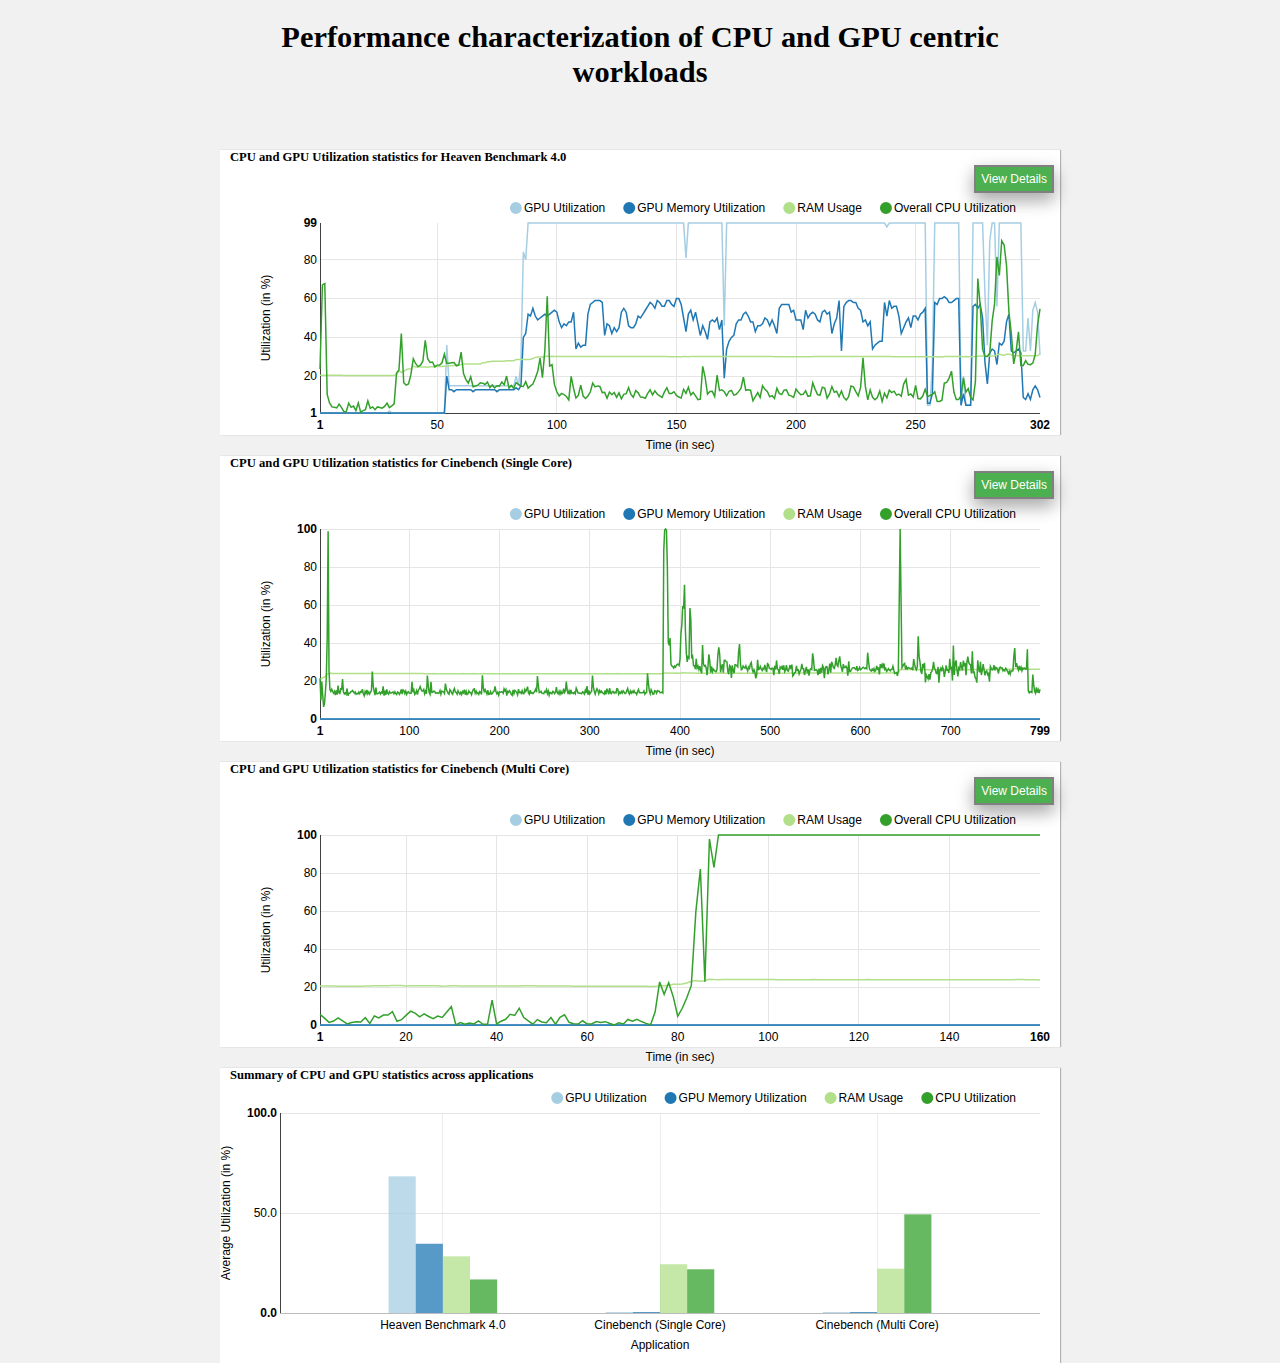
==== index.html @ ddace6be "Rename VisualizationNew.html to index.html" ====
<!DOCTYPE html>
<html>
<head>
    <meta charset="utf-8">
	<link href="./css/a3css.css" rel="stylesheet" type="text/css">
	<link href="./css/a3.css" rel="stylesheet" type="text/css">
    <link href="./css/nv.d3.css" rel="stylesheet" type="text/css">
	<link rel="stylesheet" type="text/css" href="css/style.css" />
	
    <script src="./js/d3.v3.min.js" charset="utf-8"></script>
    <script src="./js/nv.d3.js"></script>
</head>
<body id='table'>
<div class='container' id="div0">
	<div class="col-sm-12 col-md-12">
		<h1>Performance characterization of CPU and GPU centric workloads</h1>
		<p></p>
	</div>
</div>

<br>

<div class='col-sm-12 col-md-8' id="div1">
      
		<div class="panel panel-card" id="div11">
			<div class="panel-title" id="div11a">
				<h5 class='no-margin m-b'>CPU and GPU Utilization statistics for Heaven Benchmark 4.0</h5>
			</div>
			<div class="panel-title" id="div11c">
				<button type="button" class="button button1" id="myBtn">View Details</button>
			</div>
			<div id="myModal" class="modal">

				  <!-- Modal content -->
				  <div class="modal-content">
					<span class="close" id="close">x</span>
						<div id="chart-container" class="panel panel-card">
							<h2>Data in detail for Heaven Benchmark 4.0</h2>
						</div>
				  </div>
			</div>

			<div class="panel-body" id="div11b">
				<div style="height:270px;" id="div11b1">
					<svg id="chart1"></svg>
				</div>
			</div>
		</div>
		<div class="panel panel-card" id="div12">
			<div class="panel-title" id="div12a">
				<h5 class='no-margin m-b'>CPU and GPU Utilization statistics for Cinebench (Single Core)</h5>
			</div>
			<div class="panel-title" id="div12c">
				<button type="button" class="button button1" id="myBtn2">View Details</button>
			</div>
			
			
			<div id="myModal2" class="modal">

				  <!-- Modal content -->
				  <div class="modal-content">
					<span class="close2">x</span>
						<div id="chart-container2" class="panel panel-card">
							<h2>Data in detail for Cinebench (Single Core)</h2>
						</div>
				  </div>
			</div>
			
			
			<div class="panel-body" id="div12b">
				<div style="height:270px;" id="div12b1">
					<svg id="chart2"></svg>
				</div>
			</div>
		</div>
      <div class="panel panel-card" id="div13">
			<div class="panel-title" id="div13a">
				<h5 class='no-margin m-b'>CPU and GPU Utilization statistics for Cinebench (Multi Core)</h5>
			</div>
			<div class="panel-title" id="div13c">
				<button type="button" class="button button1" id="myBtn3">View Details</button>
			</div>
			
			<div id="myModal3" class="modal">

				  <!-- Modal content -->
				  <div class="modal-content">
					<span class="close3">x</span>
					<div class="container">
						<div id="chart-container3" class="panel panel-card">
							<h2>Data in detail for Cinebench (Multi Core)</h2>
						</div>
					</div>
				  </div>
			</div>
			
			<div class="panel-body" id="div13b">
				<div style="height:270px;" id="div13b1">
					<svg id="chart3"></svg>
				</div>
			</div>
		</div>
	</div>
	<div class='col-sm-12 col-md-4' id="div21">
		<div class="panel panel-card" id="div211">
			<div class="panel-title" id="div211a">
				<h5 class='no-margin m-b'>Summary of CPU and GPU statistics across applications</h5>
			</div>
			<div class="panel-body" id="div211b">
				<div id="div211b1" style="height:280px;">
					<svg id="chart4"></svg>
				</div>
			</div>
		</div>
	</div>

<script>
	var avgVal=[];
	var cpu=[];
	var ram=[];
	var gpuUtil = [];
	var memGPU = [];
	var allCPU=[];
	var appWiseData = [];

   function mod_tooltip (d) {
       var html = "<b>Time: </b>"+d.value+" sec <br>";

       d.series.forEach(function(elem){
         html += "<text style='color:"+elem.color+"'><b>"
                 +elem.key+"</b></text>: "+Math.round(elem.value)+"% <br>";
       })
       return html;
     }

   function mod_tooltip2 (d) {
       
       //console.log(JSON.stringify(d));
       var html = "<b>Application: </b>"+d.value + "<br>";

       d.series.forEach(function(elem){
         html += "<text style='color:"+elem.color+"'><b>"
                 +elem.key+"</b></text>: "+Math.round(elem.value)+"% <br>";
       })
       return html;
     }
     
    function renameVars (name) {
        if (name == "ram") {
            return "RAM Usage";
        } else if (name == "gpuutil") {
            return "GPU Utilization";
        } else if (name == "cpu") {
            return "Overall CPU Utilization";
        } else {
            return "GPU Memory Utilization";
        }
    }
    
    var my_colors = ['#a6cee3', '#1f78b4', '#b2df8a', '#33a02c'];
	
    d3.csv("./data/heaven.csv", function(error, data) {
		var labelVar = "Time";
		var varNames = d3.keys(data[0]).filter(function (key) { return key !== labelVar});//	ram	gpuutil	Memory Utilization
		var overallName = d3.keys(data[0]).filter(function (key) { 
							if (key == "ram" || key == "gpuutil" || key ==  "cpu" || key == "gpumem")
								return key
							});
							
		var ramAvg =d3.mean(data, function(d){return d["ram"]});
		var gpuUtilAvg = d3.mean(data, function(d){return d["gpuutil"]});
		var cpuUtilAvg = d3.mean(data, function(d){return d["cpu"]});
		var gpuMemAvg = d3.mean(data, function(d){return d["gpumem"]});
		
		//avgVal.cpu.push({value: cpuUtilAvg, label: 1});
		
		cpu.push({label: "Heaven Benchmark 4.0", value: cpuUtilAvg});
		ram.push({label: "Heaven Benchmark 4.0", value: ramAvg});
		gpuUtil.push({label: "Heaven Benchmark 4.0", value: gpuUtilAvg})
		memGPU.push({label: "Heaven Benchmark 4.0", value: gpuMemAvg})
		
		
		
		var seriesData = overallName.map(function (name) {
					  return {
						key: renameVars(name),
						values: data.map(function (d, i) {
							if(d[name] < 0.0001){
								return [i+1, Number(.00001)];
							}
						  return [i+1, Number(d[name])];
						})
					  };
					});

		//var seriesData = data;
		var colors = d3.scale.category20();
		nv.addGraph(function() {
			var	chart = nv.models.lineChart()
				.x(function(d) { return d[0] })
				.y(function(d) { return d[1] })
                .margin({left: 100})
                .useInteractiveGuideline(true) 
                .duration(100)
                .showLegend(true)
                .showYAxis(true)
                .showXAxis(true);
				
			chart.xAxis.axisLabel('Time (in sec)').tickFormat(d3.format(',f'));

			chart.yAxis.axisLabel('Utilization (in %)')	;
			chart.yAxis.tickFormat(d3.format(',.0f'));
         chart.interactiveLayer.tooltip.contentGenerator(mod_tooltip);
         chart.duration(1000);
         chart.color(my_colors);

			
			//chart.legend.vers('furious');;;
			d3.select("body").select("#div1").select("#div11").select("#div11b").select("#div11b1").select('#chart1')
				.datum(seriesData)
				.transition().duration(1000)
				.call(chart)
				.each('start', function() {
					setTimeout(function() {
						d3.selectAll('#chart1 *').each(function() {
							if(this.__transition__)
								this.__transition__.duration = 1;
						})
					}, 0)
				});
			nv.utils.windowResize(chart.update);
			return chart;
		});
		loadB();
	});
	
	function loadB(){
	d3.csv("./data/cb1.csv", function(error, data) {
		var labelVar = "Time";
		var varNames = d3.keys(data[0]).filter(function (key) { return key !== labelVar});//	ram	gpuutil	Memory Utilization
		var overallName = d3.keys(data[0]).filter(function (key) { 
							if (key == "ram" || key == "gpuutil" || key ==  "cpu" || key == "gpumem")
								return key
							});
		
		var ramAvg =d3.mean(data, function(d){return d["ram"]});
		var gpuUtilAvg = d3.mean(data, function(d){return d["gpuutil"]});
		var cpuUtilAvg = d3.mean(data, function(d){return d["cpu"]});
		var gpuMemAvg = d3.mean(data, function(d){return d["gpumem"]});
		
		cpu.push({label: "Cinebench (Single Core)", value: cpuUtilAvg});
		ram.push({label: "Cinebench (Single Core)", value: ramAvg});
		gpuUtil.push({label: "Cinebench (Single Core)", value: gpuUtilAvg})
		memGPU.push({label: "Cinebench (Single Core)", value: gpuMemAvg})
		
		
		var seriesData = overallName.map(function (name) {
					  return {
						key: renameVars(name),
						values: data.map(function (d, i) {
							if(d[name] < 0.0001){
								return [i+1, Number(.00001)];
							}
						  return [i+1, Number(d[name])];
						})
					  };
					});
	
		//console.log(JSON.stringify(seriesData));
		//var seriesData = data;
		var colors = d3.scale.category20();
		nv.addGraph(function() {
			var	chart = nv.models.lineChart()
				.x(function(d) { return d[0] })
				.y(function(d) { return d[1] })
                .margin({left: 100})
                .useInteractiveGuideline(true) 
                .duration(100)
                .showLegend(true)
                .showYAxis(true)
                .showXAxis(true);
				
			chart.xAxis.axisLabel('Time (in sec)').tickFormat(d3.format(',f'));

			chart.yAxis.axisLabel('Utilization (in %)')	;
			chart.yAxis.tickFormat(d3.format(',.0f'));
         chart.interactiveLayer.tooltip.contentGenerator(mod_tooltip);
         chart.duration(1000);
         chart.color(my_colors);
			
			//chart.legend.vers('furious');;;
			d3.select("body").select("#div1").select("#div12").select("#div12b").select("#div12b1").select('#chart2')
				.datum(seriesData)
				.transition().duration(1000)
				.call(chart)
				.each('start', function() {
					setTimeout(function() {
						d3.selectAll('#chart1 *').each(function() {
							if(this.__transition__)
								this.__transition__.duration = 1;
						})
					}, 0)
				});
			nv.utils.windowResize(chart.update);
			return chart;
		});
		loadC();
	});
	}
	function loadC(){
		d3.csv("./data/cbx.csv", function(error, data) {
		var labelVar = "Time";
		var varNames = d3.keys(data[0]).filter(function (key) { return key !== labelVar});//	ram	gpuutil	Memory Utilization
		var overallName = d3.keys(data[0]).filter(function (key) { 
							if (key == "ram" || key == "gpuutil" || key ==  "cpu" || key == "gpumem")
								return key
							});		
		
		var ramAvg =d3.mean(data, function(d){return d["ram"]});
		var gpuUtilAvg = d3.mean(data, function(d){return d["gpuutil"]});
		var cpuUtilAvg = d3.mean(data, function(d){return d["cpu"]});
		var gpuMemAvg = d3.mean(data, function(d){return d["gpumem"]});
		
		cpu.push({label: "Cinebench (Multi Core)", value: cpuUtilAvg});
		ram.push({label: "Cinebench (Multi Core)", value: ramAvg});
		gpuUtil.push({label: "Cinebench (Multi Core)", value: gpuUtilAvg});
		memGPU.push({label: "Cinebench (Multi Core)", value: gpuMemAvg});
		
		var seriesData = overallName.map(function (name) {
					  return {
						key: renameVars(name),
						values: data.map(function (d, i) {
							if(d[name] < 0.0001){
								return [i+1, Number(.00001)];
							}
						  return [i+1, Number(d[name])];
						})
					  };
					});
	
		//console.log(JSON.stringify(seriesData));
		//var seriesData = data;
		var colors = d3.scale.category20();
		nv.addGraph(function() {
			var	chart = nv.models.lineChart()
				.x(function(d) { return d[0] })
				.y(function(d) { return d[1] })
                .margin({left: 100})
                .useInteractiveGuideline(true) 
                .duration(100)
                .showLegend(true)
                .showYAxis(true)
                .showXAxis(true);
				
			chart.xAxis.axisLabel('Time (in sec)').tickFormat(d3.format(',f'));

			chart.yAxis.axisLabel('Utilization (in %)')	;
			chart.yAxis.tickFormat(d3.format(',.0f'));
         chart.interactiveLayer.tooltip.contentGenerator(mod_tooltip);
         chart.duration(1000);
         chart.color(my_colors);
			
			//chart.legend.vers('furious');;;
			d3.select("body").select("#div1").select("#div13").select("#div13b").select("#div13b1").select('#chart3')
				.datum(seriesData)
				.transition().duration(1000)
				.call(chart)
				.each('start', function() {
					setTimeout(function() {
						d3.selectAll('#chart1 *').each(function() {
							if(this.__transition__)
								this.__transition__.duration = 1;
						})
					}, 0)
				});
			nv.utils.windowResize(chart.update);
			return chart;
		});

      var keyV = {};
		keyV["key"] = "GPU Utilization";
		keyV["values"] = gpuUtil;
		avgVal.push(keyV);
		var keyV = {};
		keyV["key"] = "GPU Memory Utilization";
		keyV["values"] = memGPU;
		avgVal.push(keyV);
		var keyV = {};
		keyV["key"] = "RAM Usage";
		keyV["values"] = ram;
      avgVal.push(keyV);
      var keyV = {};
		keyV["key"] = "CPU Utilization";
		keyV["values"] = cpu;
		avgVal.push(keyV);

		
		plotAvg();
	});
	}
	function plotAvg(){
		nv.addGraph(function() {
				
				//console.log(JSON.stringify(avgVal))
				//console.log(JSON.stringify(appWiseData))
				var chart = nv.models.multiBarChart()
							.x(function(d) { return d.label })
							.y(function(d) { return d.value }) 
							.duration(350)
							.reduceXTicks(true)
							.rotateLabels(0) 
							.showControls(false)
							.groupSpacing(0.5);
							//.showValues(true);
				chart.xAxis.axisLabel('Application');
				chart.yAxis.axisLabel('Average Utilization (in %)');
            chart.forceY([0,100]);
            chart.color(my_colors);
            chart.tooltip.contentGenerator(mod_tooltip2);
        
				d3.select("body").select("#div21").select("#div211").select("#div211b").select("#div211b1").select('#chart4')
				  .datum(avgVal)
				  .call(chart);

				nv.utils.windowResize(chart.update);

				return chart;
			});
	}
</script>

<script type="text/javascript">
	// script for loading data in trellis form for Application 1
	/*var margin = {top: 20, right: 40, bottom: 150, left: 60},
			width = 800 - margin.left - margin.right,
			height = 1500 - margin.top - margin.bottom,
			contextHeight = 40;
			contextWidth = width * .5;*/
	// script for loading data in trellis form for Application 1
var wi = window.innerWidth;
var margin = {top: 20, right: wi*.1, bottom: 150, left: wi*.12},
		width = wi - margin.left - margin.right,
		height = 1500 - margin.top - margin.bottom,
		contextHeight = 40;
		contextWidth = width * .5;
	
var svg1 = d3.select("#chart-container").append("svg")
						.attr("width", width + margin.left + margin.right)
						.attr("height", (height + margin.top + margin.bottom));
						
var csvfile1= './data/heaven.csv';

var svg2 = d3.select("#chart-container2").append("svg")
					.attr("width", width + margin.left + margin.right)
					.attr("height", (height + margin.top + margin.bottom));
var csvfile2= './data/cb1.csv';
					
var svg3 = d3.select("#chart-container3").append("svg")
					.attr("width", width + margin.left + margin.right)
					.attr("height", (height + margin.top + margin.bottom));
var csvfile3= './data/cbx.csv';

loadTrellis(svg1, csvfile1);	
loadTrellis(svg2, csvfile2);	
loadTrellis(svg3, csvfile3);	
				
function loadTrellis(svg, csvfile){
	
	var statisticData = [];					
	d3.csv(csvfile, createChart);
	
	function createChart(data){
		var parameters = [];
		var charts = [];
		var maxDataPoint = 0;
		
		for (var prop in data[0]) {
			if (data[0].hasOwnProperty(prop)) {
				if (prop != 'Time') {
					parameters.push(prop);
				}
			}
		};
		
		var parametersCount = parameters.length;
		
		var startTime = data[0].Time;
		var endTime = data[data.length - 1].Time;
		var chartHeight = height * (1 / parametersCount);
		
		//compute the average for each column
		statisticData = calcMeanSdVar(data);
		
		data.forEach(function(d, i) {
			for (var prop in d) {
				if (d.hasOwnProperty(prop)) {
					d[prop] = parseFloat(d[prop]);
					
					if (d[prop] > maxDataPoint) {
						maxDataPoint = d[prop];
					}
				}
			}
			d.Time = i+1;
		});
		
		

		for(var i = 0; i < parametersCount; i++){
			charts.push(new Chart({
									data: data.slice(),
									id: i,
									name: parameters[i],
									width: width*0.9,
									height: height * (1 / (parametersCount + 5)),
									maxDataPoint: maxDataPoint,
									svg: svg,
									margin: margin,
									//mean: statisticData[i],
									showBottomAxis: (i == parameters.length - 1)
								}));
			
		}
		
		// context brush for zooming and brushing
		var contextXScale = d3.scale.linear()
							.range([0, contextWidth])
							.domain(charts[0].xScale.domain());	
							
		var contextAxis = d3.svg.axis()
							.scale(contextXScale)
							.tickSize(contextHeight)
							.tickPadding(2)
							.orient("bottom");
		
		var contextArea = d3.svg.area()
							.interpolate("monotone")
							.x(function(d) { return contextXScale(d.Time); })
							.y0(contextHeight)
							.y1(0);

		var brush = d3.svg.brush()
						.x(contextXScale)
						.on("brush", onBrush)
						.on("brushend", brushend);

		var context = svg.append("g")
						.attr("class","context")
						.attr("transform", "translate(" + (margin.left + width * .25) + "," + 40 + ")");
		//console.log((margin.left + width * .25));
		//console.log((height + margin.top + chartHeight));
		context.append("g")
				.attr("class", "x axis")
				.attr("transform", "translate(0,0)")
				.call(contextAxis)
											
		context.append("g")
				.attr("class", "x brush")
				.call(brush)
				.selectAll("rect")
				.attr("y", 0)
				.attr("height", contextHeight);
		
		context.append("text")
				.attr("class","instructions")
				.attr("transform", "translate(20," + -10 + ")")
				.text('Click and drag below to zoom the data');
				
		
							
		function onBrush(){
			var b = brush.empty() ? contextXScale.domain() : brush.extent();
			for(var i = 0; i < parametersCount; i++){
				charts[i].showOnly(b);
			}
		}
		function brushend() {
		
			  var extent = brush.extent();
			  // Retrieve brushed data
			  var extentData = data.filter(function(d) { return Math.floor(extent[0]) <= d.Time && d.Time <= Math.ceil(extent[1]) });
			  
			  
			  var statisticData = calcMeanSdVar(extentData);
			  for(var i = 0; i < parametersCount; i++){
				var name = ""
				if(i==4){
					name = "Mean CPU 1 Utilization = " + Math.round(statisticData[i]) + "%";
				}
				else if(i==5){
					name = "Mean CPU 2 Utilization = " + Math.round(statisticData[i]) + "%";
				}
				else if(i==6){
					name = "Mean CPU 3 Utilization = " + Math.round(statisticData[i]) + "%";
				}
				else if(i==7){
					name = "Mean CPU 4 Utilization = " + Math.round(statisticData[i]) + "%";
				}
				else if(i==8){
					name = "Mean CPU 5 Utilization = " + Math.round(statisticData[i]) + "%";
				}
				else if(i==9){
					name = "Mean CPU 6 Utilization = " + Math.round(statisticData[i]) + "%";
				}
				else if(i==10){
					name = "Mean CPU 7 Utilization = " + Math.round(statisticData[i]) + "%";
				}
				else if(i==11){
					name = "Mean CPU 8 Utilization = " + Math.round(statisticData[i]) + "%";
				}
				else if(i==3){
					name = "Mean Overall CPU Utilization = " + Math.round(statisticData[i]) + "%";
				}
				else if(i==2){
					name = "Mean RAM Usage = " + Math.round(statisticData[i]) + "%";
				}
				else if(i==0){
					name = "Mean GPU Utilization = " + Math.round(statisticData[i]) + "%";
				}
				else if(i==1){
					name = "Mean GPU Memory Utilization = " + Math.round(statisticData[i]) + "%";
				}
				charts[i].chartContainer.select(".country-title").text(name);
			  }
		}
		function calcMeanSdVar(values) {
		  var numberVal = values.length;
		  var param = ["cpu1", "cpu2", "cpu3", "cpu4", "cpu5", "cpu6", "cpu7", "cpu8", "cpu", "gpuutil", "ram", "gpumem"];
		  var c1=0, c2=0, c3=0, c4=0, c5=0, c6=0, c7=0, c8=0, c=0, g=0, gm=0, rm=0;
		  for(var m=0;m<numberVal;m++){
			c1 = c1 + parseInt(values[m].cpu1);
			c2 = c2 + parseInt(values[m].cpu2);
			c3 = c3 + parseInt(values[m].cpu3);
			c4 = c4 + parseInt(values[m].cpu4);
			c5 = c5 + parseInt(values[m].cpu5);
			c6 = c6 + parseInt(values[m].cpu6);
			c7 = c7 + parseInt(values[m].cpu7);
			c8 = c8 + parseInt(values[m].cpu8);
			c = c + parseInt(values[m].cpu);
			g = g + parseInt(values[m].gpuutil);
			gm = gm + parseInt(values[m].gpumem);
			rm = rm + parseInt(values[m].ram);
		  }
		  c1 = c1/numberVal;
		  c2 = c2/numberVal;
		  c3 = c3/numberVal;
		  c4 = c4/numberVal;
		  c5 = c5/numberVal;
		  c6 = c6/numberVal;
		  c7 = c7/numberVal;
		  c8 = c8/numberVal;
		  c = c/numberVal;
		  g = g/numberVal;
		  gm = gm/numberVal;
		  rm =rm/numberVal;
		  var mean =  [g, gm, rm , c, c1, c2, c3, c4, c5, c6, c7, c8];
		  return mean;
		}
		
	}
	
	function Chart(options){
		this.chartData = options.data;
		this.width = options.width;
		this.height = options.height;
		this.maxDataPoint = options.maxDataPoint;
		this.svg = options.svg;
		this.id = options.id;
		this.name = options.name;
		this.margin = options.margin;
		this.showBottomAxis = options.showBottomAxis;
		//this.mean = options.mean;
		
		var localName = this.name;
      var color;
		
		this.xScale = d3.scale.linear()
							.range([0, this.width])
							.domain(d3.extent(this.chartData.map(function(d) { return d.Time; })));
		
		this.yScale = d3.scale.linear()
						.range([this.height,0])
						.domain([0,100])

		var xS = this.xScale;
		var yS = this.yScale;
		
		this.area = d3.svg.area()
						.interpolate("basis")
						.x(function(d) { return xS(d.Time); })
						.y0(this.height)
						.y1(function(d) { return yS(d[localName]); });
						
		this.svg.append("defs").append("clipPath")
							.attr("id", "clip-" + this.id)
							.append("rect")
							.attr("width", this.width)
							.attr("height", this.height);
							
		this.chartContainer = svg.append("g")
								.attr('class',this.name.toLowerCase())
								.attr("transform", "translate(" + this.margin.left + "," + (this.margin.top + (this.height * this.id) + (30 * this.id) + contextHeight + 70) + ")");
		
      if(this.name == "cpu1"){
			this.name = "Mean CPU 1 Utilization = " + Math.round(statisticData[this.id]) + "%";
         color = my_colors[3];
		}
		else if(this.name == "cpu2"){
			this.name = "Mean CPU 2 Utilization = " + Math.round(statisticData[this.id]) + "%";
         color = my_colors[3];
      }
		else if(this.name == "cpu3"){
			this.name = "Mean CPU 3 Utilization = " + Math.round(statisticData[this.id]) + "%";
         color = my_colors[3];
 		}
		else if(this.name == "cpu4"){
			this.name = "Mean CPU 4 Utilization = " + Math.round(statisticData[this.id]) + "%";
         color = my_colors[3];
      }
		else if(this.name == "cpu5"){
			this.name = "Mean CPU 5 Utilization = " + Math.round(statisticData[this.id]) + "%";
		   color = my_colors[3];
      }
		else if(this.name == "cpu6"){
			this.name = "Mean CPU 6 Utilization = " + Math.round(statisticData[this.id]) + "%";
		   color = my_colors[3];
      }
		else if(this.name == "cpu7"){
			this.name = "Mean CPU 7 Utilization = " + Math.round(statisticData[this.id]) + "%";
		   color = my_colors[3];
      }
		else if(this.name == "cpu8"){
			this.name = "Mean CPU 8 Utilization = " + Math.round(statisticData[this.id]) + "%";
         color = my_colors[3];
		}
		else if(this.name == "cpu"){
			this.name = "Mean Overall CPU Utilization = " + Math.round(statisticData[this.id]) + "%";
         color = my_colors[3];
      }
		else if(this.name == "ram"){
			this.name = "Mean RAM Usage = " + Math.round(statisticData[this.id]) + "%";
         color = my_colors[2];
      }
		else if(this.name == "gpuutil"){
			this.name = "Mean GPU Utilization = " + Math.round(statisticData[this.id]) + "%";
         color = my_colors[0];
		}
		else if(this.name == "gpumem"){
			this.name = "Mean GPU Memory Utilization = " + Math.round(statisticData[this.id]) + "%";
         color = my_colors[1];
		}
      		
		this.chartContainer.append("path")
							.data([this.chartData])
							.attr("class", "chart")
							.attr("clip-path", "url(#clip-" + this.id + ")")
							.attr("d", this.area)
                     .style("fill",color);
                    
                     
                     
		this.xAxisTop = d3.svg.axis().scale(this.xScale).orient("top");
		this.xAxisBottom = d3.svg.axis().scale(this.xScale).orient("bottom");
		
		this.chartContainer.append("text")
			.attr("text-anchor", "middle")  // this makes it easy to centre the text as the transform is applied to the anchor
			.attr("transform", "translate("+ -50 +","+(this.height/2)+")rotate(-90)")  // text is drawn off the screen top left, move down and out and rotate
			.text("Utilization (in %)");

		if(this.id == -1){
			this.chartContainer.append("g")
						.attr("class", "x axis top")
						.attr("transform", "translate(0,0)")
						.call(this.xAxisTop);
						
			this.chartContainer.append("text")
			.attr("text-anchor", "start")  // this makes it easy to centre the text as the transform is applied to the anchor
			.attr("transform", "translate("+ (this.width - 60) + ",7)")  // text is drawn off the screen top left, move down and out and rotate
			.text("Time (in sec)");
		}
		
		//if(this.showBottomAxis){
				this.chartContainer.append("g")
						.attr("class", "x axis bottom")
						.attr("transform", "translate(0," + this.height + ")")
						.call(this.xAxisBottom);
                  
             this.chartContainer.append("text")
			.attr("text-anchor", "middle")  // this makes it easy to centre the text as the transform is applied to the anchor
			.attr("transform", "translate("+ (this.width)/2 +"," +(this.height + 25) + ")")  // text is drawn off the screen top left, move down and out and rotate
			.text("Time (in sec)");
			//}  
			
		this.yAxis = d3.svg.axis().scale(this.yScale).orient("left").ticks(3);
			
		this.chartContainer.append("g")
							.attr("class", "y axis")
							.attr("transform", "translate(-15,0)")
							.call(this.yAxis);
		
		this.chartContainer.append("text")
							.attr("class","country-title")
							.attr("transform", "translate(40,40)")
							.text(this.name);
	
		
	}
		
	Chart.prototype.showOnly = function(b){
			this.xScale.domain(b);
			this.chartContainer.select("path").data([this.chartData]).attr("d", this.area);
			this.chartContainer.select(".x.axis.top").call(this.xAxisTop);
			this.chartContainer.select(".x.axis.bottom").call(this.xAxisBottom);
	}
}
</script>


<script>
	//handling button 1 (Trellis mode)
	var modal = document.getElementById('myModal');

	var btn = document.getElementById("myBtn");

	var span = document.getElementsByClassName("close")[0];

	btn.onclick = function() {
		modal.style.display = "block";
	}

	span.onclick = function() {
		modal.style.display = "none";
	}

	window.onclick = function(event) {
		if (event.target == modal) {
			modal.style.display = "none";
		}
	}
	//handling button 2 (Trellis mode)
	var modal2 = document.getElementById('myModal2');

	var btn2 = document.getElementById("myBtn2");

	var span2 = document.getElementsByClassName("close2")[0];
 
	btn2.onclick = function() {
		modal2.style.display = "block";
	}

	span2.onclick = function() {
		modal2.style.display = "none";
	}
	window.onclick = function(event) {
		if (event.target == modal2) {
			modal2.style.display = "none";
		}
	}
	// handling button 3 (Trellis mode)
	var modal3 = document.getElementById('myModal3');

	var btn3 = document.getElementById("myBtn3");

	var span3 = document.getElementsByClassName("close3")[0];

	btn3.onclick = function() {
		modal3.style.display = "block";
	}

	span3.onclick = function() {
		modal3.style.display = "none";
	}
	window.onclick = function(event) {
		if (event.target == modal3) {
			modal3.style.display = "none";
		}
	}
</script>

</body>
</html>
---- css/a3css.css ----
.axis path,
.axis line {
	fill: none;
	stroke: black;
	shape-rendering: crispEdges;
}

.axis text {
	font-family: sans-serif;
	font-size: 10px;
}

/* Trellis page style*/
.modal {
    display: none;
    position: fixed;
    z-index: 10;
    padding-top: 0px;
    left: 0%;
	 right: 0%;
    top: 0%;
    height: 100%; 
    overflow: auto; 
    background-color: #f1f1f1;
}

.modal-content {
    background-color: #fefefe;
    margin: auto;
    padding: 0%;
}

/* Close buttons in trellis page*/
.close {
    color: #aaaaaa;
    float: right;
    font-size: 28px;
    font-weight: bold;
}

.close:hover,
.close:focus {
    color: #000;
    text-decoration: none;
    cursor: pointer;
}
.close2 {
    color: #aaaaaa;
    float: right;
    font-size: 28px;
    font-weight: bold;
}

.close2:hover,
.close2:focus {
    color: #000;
    text-decoration: none;
    cursor: pointer;
}
.close3 {
    color: #aaaaaa;
    float: right;
    font-size: 28px;
    font-weight: bold;
}

.close3:hover,
.close3:focus {
    color: #000;
    text-decoration: none;
    cursor: pointer;
}
---- css/a3.css ----
body {
  margin: 0 auto 0 auto;
  padding: 0;
  background-color: #f1f1f1;
  width: 840px;
  font-family: "Avenir", Verdana;
  font-size: 0.95em;
}

.button {
    background-color: #4CAF50; /* Green */
    border: none;
    color: white;
    padding: 5px 5px;
    text-align: center;
    text-decoration: none;
    display: inline-block;
    font-size: 12px;
    margin: 0px 6px;
    -webkit-transition-duration: 0.4s; /* Safari */
    transition-duration: 0.4s;
    cursor: pointer;
}

.button1 {
    background-color: #4CAF50; 
    color: white; 
    border: 2px solid gray;
	float: right;
	box-shadow: 0 8px 16px 0 rgba(0,0,0,0.2), 0 6px 20px 0 rgba(0,0,0,0.19);
}

.button1:hover {
    background-color: white;
    color: black;
}

.nvd3.nv-pie.nv-chart-donut2 .nv-pie-title {
            fill: rgba(70, 107, 168, 0.78);
}
.nvd3.nv-pie.nv-chart-donut1 .nv-pie-title {
	opacity: 0.4;
	fill: rgba(224, 116, 76, 0.91);
}

.axis path,
.axis line {
    fill: none;
    stroke: #f3f3f3;
    shape-rendering: crispEdges;
}

.axis text {
    font-size: .7em;
    color: #a0a0a0;
}

.x.axis path {
  display: none;
}

.line {
  fill: none;
  stroke: steelblue;
  stroke-width: 1.5px;
}

/* Popover */
.popover {
	  position: absolute;
	  top: 0;
	  left: 0;
	  z-index: 1010;
	  display: none;
	  max-width: 276px;
	  padding: 1px;
	  text-align: left;
	  background-color: #ffffff;
	  background-clip: padding-box;
	  border: 1px solid #cccccc;
	  border: 1px solid rgba(0, 0, 0, 0.2);
	  border-radius: 6px;
	  -webkit-box-shadow: 0 5px 10px rgba(0, 0, 0, 0.2);
	  box-shadow: 0 5px 10px rgba(0, 0, 0, 0.2);
	  white-space: normal;
	}
.popover.top {
  margin-top: -10px;
}
.popover.right {
  margin-left: 10px;
}
.popover.bottom {
  margin-top: 10px;
}
.popover.left {
  margin-left: -10px;
}
.popover-title {
  margin: 0;
  padding: 8px 14px;
  font-size: 14px;
  font-weight: normal;
  line-height: 18px;
  background-color: #f7f7f7;
  border-bottom: 1px solid #ebebeb;
  border-radius: 5px 5px 0 0;
}
.popover-content {
  padding: 9px 14px;
}
.popover .arrow,
.popover .arrow:after {
  position: absolute;
  display: block;
  width: 0;
  height: 0;
  border-color: transparent;
  border-style: solid;
}
.popover .arrow {
  border-width: 11px;
}
.popover .arrow:after {
  border-width: 10px;
  content: "";
}
.popover.top .arrow {
  left: 50%;
  margin-left: -11px;
  border-bottom-width: 0;
  border-top-color: #999999;
  border-top-color: rgba(0, 0, 0, 0.25);
  bottom: -11px;
}
.popover.top .arrow:after {
  content: " ";
  bottom: 1px;
  margin-left: -10px;
  border-bottom-width: 0;
  border-top-color: #ffffff;
}
.popover.right .arrow {
  top: 50%;
  left: -11px;
  margin-top: -11px;
  border-left-width: 0;
  border-right-color: #999999;
  border-right-color: rgba(0, 0, 0, 0.25);
}
.popover.right .arrow:after {
  content: " ";
  left: 1px;
  bottom: -10px;
  border-left-width: 0;
  border-right-color: #ffffff;
}
.popover.bottom .arrow {
  left: 50%;
  margin-left: -11px;
  border-top-width: 0;
  border-bottom-color: #999999;
  border-bottom-color: rgba(0, 0, 0, 0.25);
  top: -11px;
}
.popover.bottom .arrow:after {
  content: " ";
  top: 1px;
  margin-left: -10px;
  border-top-width: 0;
  border-bottom-color: #ffffff;
}
.popover.left .arrow {
  top: 50%;
  right: -11px;
  margin-top: -11px;
  border-right-width: 0;
  border-left-color: #999999;
  border-left-color: rgba(0, 0, 0, 0.25);
}
.popover.left .arrow:after {
  content: " ";
  right: 1px;
  border-right-width: 0;
  border-left-color: #ffffff;
  bottom: -10px;
}


.people-panel {
	background-color: #00a0e9 !important;
	color: #ffffff;
}
.people-panel h1 {
	font-size: 10.5em;
	font-weight: bold;
	text-align: center;
	padding-top: 20px;
}

.panel-title h5 {
	padding-left: 10px;
	margin-bottom: 0px;
}

.panel-body {
	padding-top: 0px;
}

.panel-card {
	box-shadow: 1px 0px 1px rgba(0, 0, 0, 0.25);
	background-color: white;
}

.container h1 {
    text-align: center;
}

/*START: STYLESHEETS FOR VIS CHARTS*/

/*STYLESHEETS FOR SENSOR MEMORY*/

.areaM {
    fill: rgba(0, 160, 233, 0.7);
}

.memtipPoints {
    stroke: white;
    stroke-width: 2px;
    opacity: 0;
    fill: #00a0e9;
}

.tipDot {
    stroke: black;
    stroke-width: 0.5px;
}

/*STYLESHEETS FOR SENSOR DOCKER ISSUES*/
.panel-checkbox {
    background-color:#eaf8ff; 
    top:14px; 
    padding-left:15px; 
    padding-right: 0px;
    padding-top: 4px;
    margin-bottom: 5px;
    height:348px;
    /*max-width: 10em;*/
}
.panel-checkbox text {
    font-size: .8em;
    fill: #000000;
    margin-left: .5em;
}
.panel-checkbox p {
    font-size: .8em;
    fill: #000000;
}
.panel-checkbox input {
    margin-top: 3px;
    padding-top: 2px;
}

.panel-checkbox-xs {
    background-color:#eaf8ff; 
    margin-top: 10px;
    margin-left: 24px;
    margin-right: 10px; 
    padding: 4px;
    /*max-width: 10em;*/
}
.panel-checkbox-xs text {
    font-size: .8em;
    fill: #000000;
    margin-left: .5em;
}
.panel-checkbox-xs p {
    font-size: .8em;
    fill: #000000;
}
.panel-checkbox-xs input {
    margin-top: 2px;
}

.scatter_checkbox text{
    font-size: .3em;
}

.legendRect {
    stroke: #aaabb1;
    stroke-width: 1px;
    fill: none;
}

.scatter_circle {
    stroke: none;
}

/*STYLESHEETS FOR SENSOR CPU*/
.donutCenterText {
    font-size: 1.5em;
    font-weight: bold;
}

/*STYLESHEETS FOR SENSOR NETWORK*/
.areaU {
    fill: rgba(0, 160, 233, 0.2);
}

.areaD {
    fill: rgba(34, 172, 56, 0.2);
}

.tipPoints {
    stroke: white;
    stroke-width: 2px;
    opacity: 0;
}

.tipNetPoints {
    stroke: white;
    stroke-width: 2px;
    opacity: 0;
}

.tipDot {
    stroke: black;
    stroke-width: 0.5px;
}

/*STYLESHEETS FOR SENSOR DISK*/
.areaR {
    fill: rgba(0, 160, 233, 0.2);
}

.areaW {
    fill: none;
    stroke: rgba(0, 160, 233, 1);
    stroke-width: 2px;
}

/*STYLESHEETS FOR SENSOR PEOPLE MONITOR*/
.monitorCircle {
    fill: #222;
    stroke: #000;
    stroke-width: 0em;
}

.moniOutlineArc {
    fill: none;
    stroke: gray;
    stroke-width: 1;
}

/*STYLESHEETS FOR SENSOR TIMELINE CHART*/
.timeRect {
  	opacity: 1;
}

.innertimeRect {
    fill: rgba(0, 160, 233, 0.8);
}
.outertimeRect {
    fill: rgba(0, 160, 233, .2);
}

/*STYLESHEETS FOR SENSOR DETECTION AND LATENCY MONITOR*/
.outlineAsterArc {
    fill: none;
    stroke: #f3f3f3;
}

.solidAsterArc {
    stroke: none;
    -moz-transition: all 0.3s;
    -o-transition: all 0.3s;
    -webkit-transition: all 0.3s;
    transition: all 0.3s;
}
.solidAsterArc:hover {
    fill: orangered ;
}

.asterCenterText {
    font-size: .6em;
    text-anchor: middle;
}

/*STYLESHEETS FOR DOCKER CPU*/
.dockerCpuText {
    font-size: 3.8em;
    font-weight: bold;
    fill: #7d7d7d;
}

/*STYLESHEETS FOR DOCKER MEMORY*/
.areaDM {
    fill: rgba(0, 160, 233, 0.7);
}

.memtipDPoints {
    stroke: white;
    stroke-width: 2px;
    opacity: 0;
    fill: #00a0e9;
}

/*STYLESHEETS FOR 3D POPULATION GLOBE*/
.panel-globe {
    background-color: black;
    color: white;
}

/*STYLESHEETS FOR SENSOR COUNTING CHART*/
.countRemainPath {
    fill: none;
}

.countInBar {
    fill: none;
    stroke: rgba(0, 160, 233, 1);
    stroke-width: 2px;
}

.countOutBar {
    fill: none;
    stroke: rgba(0, 233, 160, 1);
    stroke-width: 2px;
}

.tipCountPoints {
    stroke-width: 2px;
    opacity: 1;
    fill: #41DB00;
    stroke: white;
}

/*END: STYLESHEETS FOR VIS CHARTS*/
---- css/nv.d3.css ----
/* nvd3 version 1.8.1 (https://github.com/novus/nvd3) 2015-06-15 */
.nvd3 .nv-axis {
    pointer-events:none;
    opacity: 1;
}

.nvd3 .nv-axis path {
    fill: none;
    stroke: #000;
    stroke-opacity: .75;
    shape-rendering: crispEdges;
}

.nvd3 .nv-axis path.domain {
    stroke-opacity: .75;
}

.nvd3 .nv-axis.nv-x path.domain {
    stroke-opacity: .75;
}

.nvd3 .nv-axis line {
    fill: none;
    stroke: #e5e5e5;
    shape-rendering: crispEdges;
}

.nvd3 .nv-axis .zero line,
    /*this selector may not be necessary*/ .nvd3 .nv-axis line.zero {
    stroke-opacity: .75;
}

.nvd3 .nv-axis .nv-axisMaxMin text {
    font-weight: bold;
}

.nvd3 .x  .nv-axis .nv-axisMaxMin text,
.nvd3 .x2 .nv-axis .nv-axisMaxMin text,
.nvd3 .x3 .nv-axis .nv-axisMaxMin text {
    text-anchor: middle
}

.nvd3 .nv-axis.nv-disabled {
    opacity: 0;
}

.nvd3 .nv-bars rect {
    fill-opacity: .75;

    transition: fill-opacity 250ms linear;
    -moz-transition: fill-opacity 250ms linear;
    -webkit-transition: fill-opacity 250ms linear;
}

.nvd3 .nv-bars rect.hover {
    fill-opacity: 1;
}

.nvd3 .nv-bars .hover rect {
    fill: lightblue;
}

.nvd3 .nv-bars text {
    fill: rgba(0,0,0,0);
}

.nvd3 .nv-bars .hover text {
    fill: rgba(0,0,0,1);
}

.nvd3 .nv-multibar .nv-groups rect,
.nvd3 .nv-multibarHorizontal .nv-groups rect,
.nvd3 .nv-discretebar .nv-groups rect {
    stroke-opacity: 0;

    transition: fill-opacity 250ms linear;
    -moz-transition: fill-opacity 250ms linear;
    -webkit-transition: fill-opacity 250ms linear;
}

.nvd3 .nv-multibar .nv-groups rect:hover,
.nvd3 .nv-multibarHorizontal .nv-groups rect:hover,
.nvd3 .nv-candlestickBar .nv-ticks rect:hover,
.nvd3 .nv-discretebar .nv-groups rect:hover {
    fill-opacity: 1;
}

.nvd3 .nv-discretebar .nv-groups text,
.nvd3 .nv-multibarHorizontal .nv-groups text {
    font-weight: bold;
    fill: rgba(0,0,0,1);
    stroke: rgba(0,0,0,0);
}

/* boxplot CSS */
.nvd3 .nv-boxplot circle {
  fill-opacity: 0.5;
}

.nvd3 .nv-boxplot circle:hover {
  fill-opacity: 1;
}

.nvd3 .nv-boxplot rect:hover {
  fill-opacity: 1;
}

.nvd3 line.nv-boxplot-median {
  stroke: black;
}

.nv-boxplot-tick:hover {
  stroke-width: 2.5px;
}
/* bullet */
.nvd3.nv-bullet { font: 10px sans-serif; }
.nvd3.nv-bullet .nv-measure { fill-opacity: .8; }
.nvd3.nv-bullet .nv-measure:hover { fill-opacity: 1; }
.nvd3.nv-bullet .nv-marker { stroke: #000; stroke-width: 2px; }
.nvd3.nv-bullet .nv-markerTriangle { stroke: #000; fill: #fff; stroke-width: 1.5px; }
.nvd3.nv-bullet .nv-tick line { stroke: #666; stroke-width: .5px; }
.nvd3.nv-bullet .nv-range.nv-s0 { fill: #eee; }
.nvd3.nv-bullet .nv-range.nv-s1 { fill: #ddd; }
.nvd3.nv-bullet .nv-range.nv-s2 { fill: #ccc; }
.nvd3.nv-bullet .nv-title { font-size: 14px; font-weight: bold; }
.nvd3.nv-bullet .nv-subtitle { fill: #999; }


.nvd3.nv-bullet .nv-range {
    fill: #bababa;
    fill-opacity: .4;
}
.nvd3.nv-bullet .nv-range:hover {
    fill-opacity: .7;
}

.nvd3.nv-candlestickBar .nv-ticks .nv-tick {
    stroke-width: 1px;
}

.nvd3.nv-candlestickBar .nv-ticks .nv-tick.hover {
    stroke-width: 2px;
}

.nvd3.nv-candlestickBar .nv-ticks .nv-tick.positive rect {
    stroke: #2ca02c;
    fill: #2ca02c;
}

.nvd3.nv-candlestickBar .nv-ticks .nv-tick.negative rect {
    stroke: #d62728;
    fill: #d62728;
}

.with-transitions .nv-candlestickBar .nv-ticks .nv-tick {
    transition: stroke-width 250ms linear, stroke-opacity 250ms linear;
    -moz-transition: stroke-width 250ms linear, stroke-opacity 250ms linear;
    -webkit-transition: stroke-width 250ms linear, stroke-opacity 250ms linear;

}

.nvd3.nv-candlestickBar .nv-ticks line {
    stroke: #333;
}


.nvd3 .nv-legend .nv-disabled rect {
    /*fill-opacity: 0;*/
}

.nvd3 .nv-check-box .nv-box {
    fill-opacity:0;
    stroke-width:2;
}

.nvd3 .nv-check-box .nv-check {
    fill-opacity:0;
    stroke-width:4;
}

.nvd3 .nv-series.nv-disabled .nv-check-box .nv-check {
    fill-opacity:0;
    stroke-opacity:0;
}

.nvd3 .nv-controlsWrap .nv-legend .nv-check-box .nv-check {
    opacity: 0;
}

/* line plus bar */
.nvd3.nv-linePlusBar .nv-bar rect {
    fill-opacity: .75;
}

.nvd3.nv-linePlusBar .nv-bar rect:hover {
    fill-opacity: 1;
}
.nvd3 .nv-groups path.nv-line {
    fill: none;
}

.nvd3 .nv-groups path.nv-area {
    stroke: none;
}

.nvd3.nv-line .nvd3.nv-scatter .nv-groups .nv-point {
    fill-opacity: 0;
    stroke-opacity: 0;
}

.nvd3.nv-scatter.nv-single-point .nv-groups .nv-point {
    fill-opacity: .5 !important;
    stroke-opacity: .5 !important;
}


.with-transitions .nvd3 .nv-groups .nv-point {
    transition: stroke-width 250ms linear, stroke-opacity 250ms linear;
    -moz-transition: stroke-width 250ms linear, stroke-opacity 250ms linear;
    -webkit-transition: stroke-width 250ms linear, stroke-opacity 250ms linear;

}

.nvd3.nv-scatter .nv-groups .nv-point.hover,
.nvd3 .nv-groups .nv-point.hover {
    stroke-width: 7px;
    fill-opacity: .95 !important;
    stroke-opacity: .95 !important;
}


.nvd3 .nv-point-paths path {
    stroke: #aaa;
    stroke-opacity: 0;
    fill: #eee;
    fill-opacity: 0;
}



.nvd3 .nv-indexLine {
    cursor: ew-resize;
}

/********************
 * SVG CSS
 */

/********************
  Default CSS for an svg element nvd3 used
*/
svg.nvd3-svg {
    -webkit-touch-callout: none;
    -webkit-user-select: none;
    -khtml-user-select: none;
    -ms-user-select: none;
    -moz-user-select: none;
    user-select: none;
    display: block;
    width:100%;
    height:100%;
}

/********************
  Box shadow and border radius styling
*/
.nvtooltip.with-3d-shadow, .with-3d-shadow .nvtooltip {
    -moz-box-shadow: 0 5px 10px rgba(0,0,0,.2);
    -webkit-box-shadow: 0 5px 10px rgba(0,0,0,.2);
    box-shadow: 0 5px 10px rgba(0,0,0,.2);

    -webkit-border-radius: 5px;
    -moz-border-radius: 5px;
    border-radius: 5px;
}


.nvd3 text {
    font: normal 12px Arial;
}

.nvd3 .title {
    font: bold 14px Arial;
}

.nvd3 .nv-background {
    fill: white;
    fill-opacity: 0;
}

.nvd3.nv-noData {
    font-size: 18px;
    font-weight: bold;
}


/**********
*  Brush
*/

.nv-brush .extent {
    fill-opacity: .125;
    shape-rendering: crispEdges;
}

.nv-brush .resize path {
    fill: #eee;
    stroke: #666;
}


/**********
*  Legend
*/

.nvd3 .nv-legend .nv-series {
    cursor: pointer;
}

.nvd3 .nv-legend .nv-disabled circle {
    fill-opacity: 0;
}

/* focus */
.nvd3 .nv-brush .extent {
    fill-opacity: 0 !important;
}

.nvd3 .nv-brushBackground rect {
    stroke: #000;
    stroke-width: .4;
    fill: #fff;
    fill-opacity: .7;
}


.nvd3.nv-ohlcBar .nv-ticks .nv-tick {
    stroke-width: 1px;
}

.nvd3.nv-ohlcBar .nv-ticks .nv-tick.hover {
    stroke-width: 2px;
}

.nvd3.nv-ohlcBar .nv-ticks .nv-tick.positive {
    stroke: #2ca02c;
}

.nvd3.nv-ohlcBar .nv-ticks .nv-tick.negative {
    stroke: #d62728;
}


.nvd3 .background path {
    fill: none;
    stroke: #EEE;
    stroke-opacity: .4;
    shape-rendering: crispEdges;
}

.nvd3 .foreground path {
    fill: none;
    stroke-opacity: .7;
}

.nvd3 .nv-parallelCoordinates-brush .extent 
{
    fill: #fff;
    fill-opacity: .6;
    stroke: gray;
    shape-rendering: crispEdges;
}

.nvd3 .nv-parallelCoordinates .hover  {
    fill-opacity: 1;
	stroke-width: 3px;
}


.nvd3 .missingValuesline line {
  fill: none;
  stroke: black;
  stroke-width: 1;
  stroke-opacity: 1;
  stroke-dasharray: 5, 5; 
}
.nvd3.nv-pie path {
    stroke-opacity: 0;
    transition: fill-opacity 250ms linear, stroke-width 250ms linear, stroke-opacity 250ms linear;
    -moz-transition: fill-opacity 250ms linear, stroke-width 250ms linear, stroke-opacity 250ms linear;
    -webkit-transition: fill-opacity 250ms linear, stroke-width 250ms linear, stroke-opacity 250ms linear;

}

.nvd3.nv-pie .nv-pie-title {
    font-size: 24px;
    fill: rgba(19, 196, 249, 0.59);
}

.nvd3.nv-pie .nv-slice text {
    stroke: #000;
    stroke-width: 0;
}

.nvd3.nv-pie path {
    stroke: #fff;
    stroke-width: 1px;
    stroke-opacity: 1;
}

.nvd3.nv-pie .hover path {
    fill-opacity: .7;
}
.nvd3.nv-pie .nv-label {
    pointer-events: none;
}
.nvd3.nv-pie .nv-label rect {
    fill-opacity: 0;
    stroke-opacity: 0;
}

/* scatter */
.nvd3 .nv-groups .nv-point.hover {
    stroke-width: 20px;
    stroke-opacity: .5;
}

.nvd3 .nv-scatter .nv-point.hover {
    fill-opacity: 1;
}
.nv-noninteractive {
    pointer-events: none;
}

.nv-distx, .nv-disty {
    pointer-events: none;
}

/* sparkline */
.nvd3.nv-sparkline path {
    fill: none;
}

.nvd3.nv-sparklineplus g.nv-hoverValue {
    pointer-events: none;
}

.nvd3.nv-sparklineplus .nv-hoverValue line {
    stroke: #333;
    stroke-width: 1.5px;
}

.nvd3.nv-sparklineplus,
.nvd3.nv-sparklineplus g {
    pointer-events: all;
}

.nvd3 .nv-hoverArea {
    fill-opacity: 0;
    stroke-opacity: 0;
}

.nvd3.nv-sparklineplus .nv-xValue,
.nvd3.nv-sparklineplus .nv-yValue {
    stroke-width: 0;
    font-size: .9em;
    font-weight: normal;
}

.nvd3.nv-sparklineplus .nv-yValue {
    stroke: #f66;
}

.nvd3.nv-sparklineplus .nv-maxValue {
    stroke: #2ca02c;
    fill: #2ca02c;
}

.nvd3.nv-sparklineplus .nv-minValue {
    stroke: #d62728;
    fill: #d62728;
}

.nvd3.nv-sparklineplus .nv-currentValue {
    font-weight: bold;
    font-size: 1.1em;
}
/* stacked area */
.nvd3.nv-stackedarea path.nv-area {
    fill-opacity: .7;
    stroke-opacity: 0;
    transition: fill-opacity 250ms linear, stroke-opacity 250ms linear;
    -moz-transition: fill-opacity 250ms linear, stroke-opacity 250ms linear;
    -webkit-transition: fill-opacity 250ms linear, stroke-opacity 250ms linear;
}

.nvd3.nv-stackedarea path.nv-area.hover {
    fill-opacity: .9;
}


.nvd3.nv-stackedarea .nv-groups .nv-point {
    stroke-opacity: 0;
    fill-opacity: 0;
}


.nvtooltip {
    position: absolute;
    background-color: rgba(255,255,255,1.0);
    color: rgba(0,0,0,1.0);
    padding: 1px;
    border: 1px solid rgba(0,0,0,.2);
    z-index: 10000;
    display: block;

    font-family: Arial;
    font-size: 13px;
    text-align: left;
    pointer-events: none;

    white-space: nowrap;

    -webkit-touch-callout: none;
    -webkit-user-select: none;
    -khtml-user-select: none;
    -moz-user-select: none;
    -ms-user-select: none;
    user-select: none;
}

.nvtooltip {
    background: rgba(255,255,255, 0.8);
    border: 1px solid rgba(0,0,0,0.5);
    border-radius: 4px;
}

/*Give tooltips that old fade in transition by
    putting a "with-transitions" class on the container div.
*/
.nvtooltip.with-transitions, .with-transitions .nvtooltip {
    transition: opacity 50ms linear;
    -moz-transition: opacity 50ms linear;
    -webkit-transition: opacity 50ms linear;

    transition-delay: 200ms;
    -moz-transition-delay: 200ms;
    -webkit-transition-delay: 200ms;
}

.nvtooltip.x-nvtooltip,
.nvtooltip.y-nvtooltip {
    padding: 8px;
}

.nvtooltip h3 {
    margin: 0;
    padding: 4px 14px;
    line-height: 18px;
    font-weight: normal;
    background-color: rgba(247,247,247,0.75);
    color: rgba(0,0,0,1.0);
    text-align: center;

    border-bottom: 1px solid #ebebeb;

    -webkit-border-radius: 5px 5px 0 0;
    -moz-border-radius: 5px 5px 0 0;
    border-radius: 5px 5px 0 0;
}

.nvtooltip p {
    margin: 0;
    padding: 5px 14px;
    text-align: center;
}

.nvtooltip span {
    display: inline-block;
    margin: 2px 0;
}

.nvtooltip table {
    margin: 6px;
    border-spacing:0;
}


.nvtooltip table td {
    padding: 2px 9px 2px 0;
    vertical-align: middle;
}

.nvtooltip table td.key {
    font-weight:normal;
}
.nvtooltip table td.value {
    text-align: right;
    font-weight: bold;
}

.nvtooltip table tr.highlight td {
    padding: 1px 9px 1px 0;
    border-bottom-style: solid;
    border-bottom-width: 1px;
    border-top-style: solid;
    border-top-width: 1px;
}

.nvtooltip table td.legend-color-guide div {
    width: 8px;
    height: 8px;
    vertical-align: middle;
}

.nvtooltip table td.legend-color-guide div {
    width: 12px;
    height: 12px;
    border: 1px solid #999;
}

.nvtooltip .footer {
    padding: 3px;
    text-align: center;
}

.nvtooltip-pending-removal {
    pointer-events: none;
    display: none;
}


/****
Interactive Layer
*/
.nvd3 .nv-interactiveGuideLine {
    pointer-events:none;
}
.nvd3 line.nv-guideline {
    stroke: #ccc;
}
---- css/style.css ----
#chart-container {
	//width: 1000px; 
	margin: 0 auto 50px auto;
	background: rgba(255,255,255,0.5);
	box-shadow: 1px 1px 4px rgba(0,0,0,0.2);
	padding: 20px 30px;
}

#chart-container h2 {
	color: #444;
	margin: 0 0 10px;
	font-weight: 300;
	padding: 10px;
	text-shadow: 0 1px 1px rgba(255,255,255,0.8);
	font-size: 24px;
}

svg {
	font-family: 'Lato', Arial, serif;
	font-size: 10px;
	font-weight: 700;
	text-shadow: 0 1px 1px rgba(255,255,255,0.8);
}

svg:not(:root) {
    overflow: hidden;
}

.chart{
	fill: steelblue;
	opacity:0.7;
}

text.country-title {
	font-size: 12px;
	opacity:0.9;
	color: black;
}

text.instructions {
	font-size: 16px;
}

g.context g.brush rect.background {
	fill: rgba(0,0,0,.1);
}

g.context g.axis path {
	stroke-opacity: 0;
}

g.context g.axis line {
	stroke-opacity: .1;
}

.axis path, .axis line {
	fill: none;
	stroke: #aaa;
	shape-rendering: crispEdges;
}

.brush .extent {
	stroke: #f09f8c;
	fill-opacity: .125;
	shape-rendering: crispEdges;
}

g.context rect.background{
	fill: rgb(200,200,255);
	visibility: visible !important;
}​
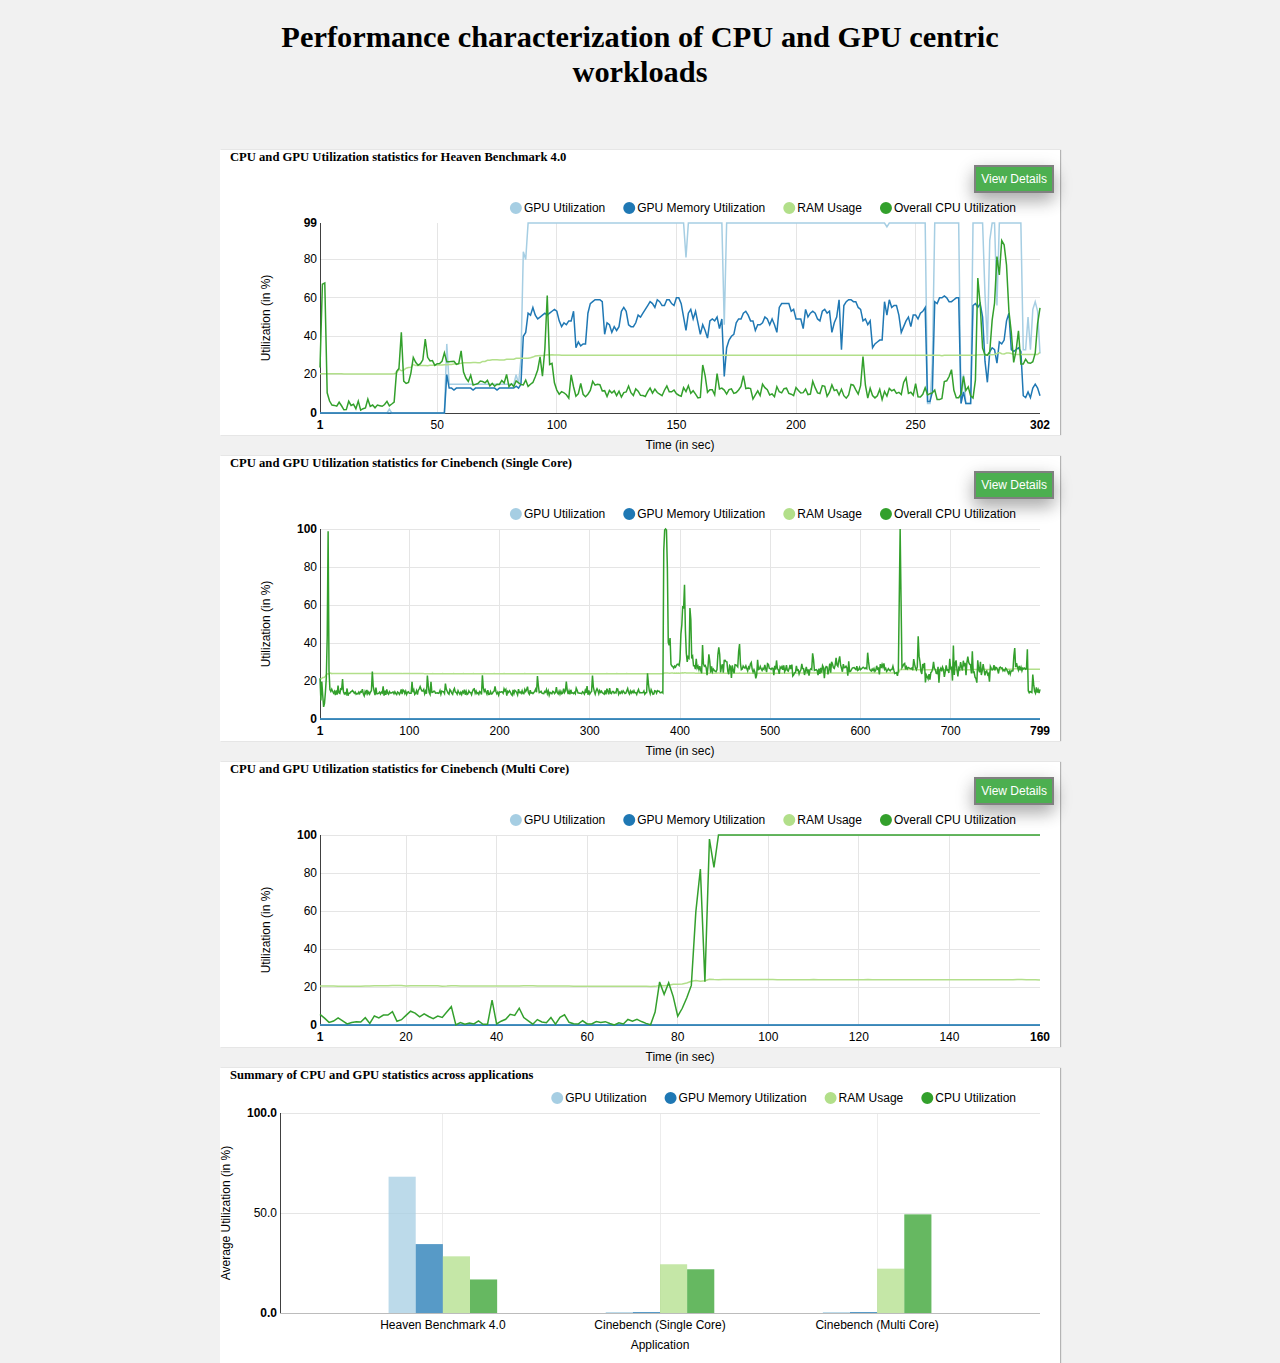
==== commit 75a860de: "Update index.html" ====
--- a/index.html
+++ b/index.html
@@ -9,6 +9,7 @@
 	
     <script src="./js/d3.v3.min.js" charset="utf-8"></script>
     <script src="./js/nv.d3.js"></script>
+    <!-- Sachin Mehta and Wesley Lee -->
 </head>
 <body id='table'>
 <div class='container' id="div0">
